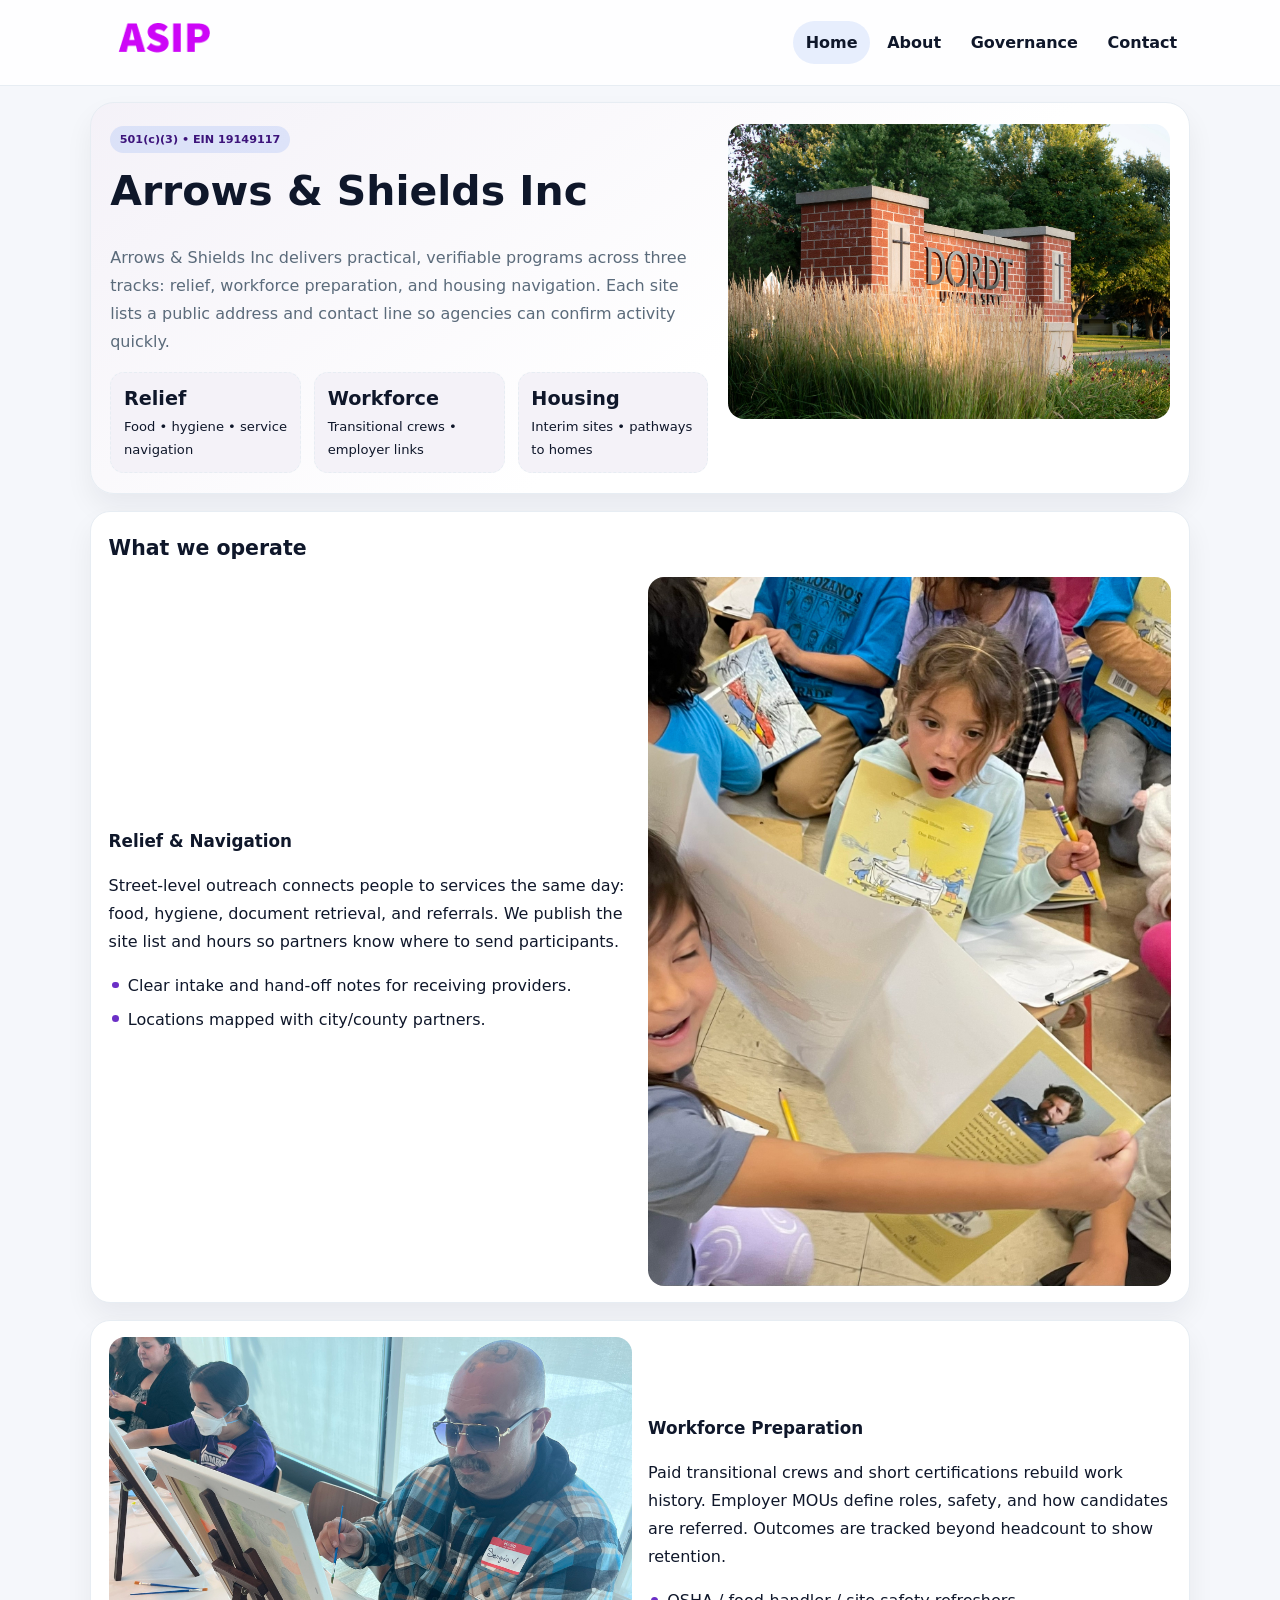
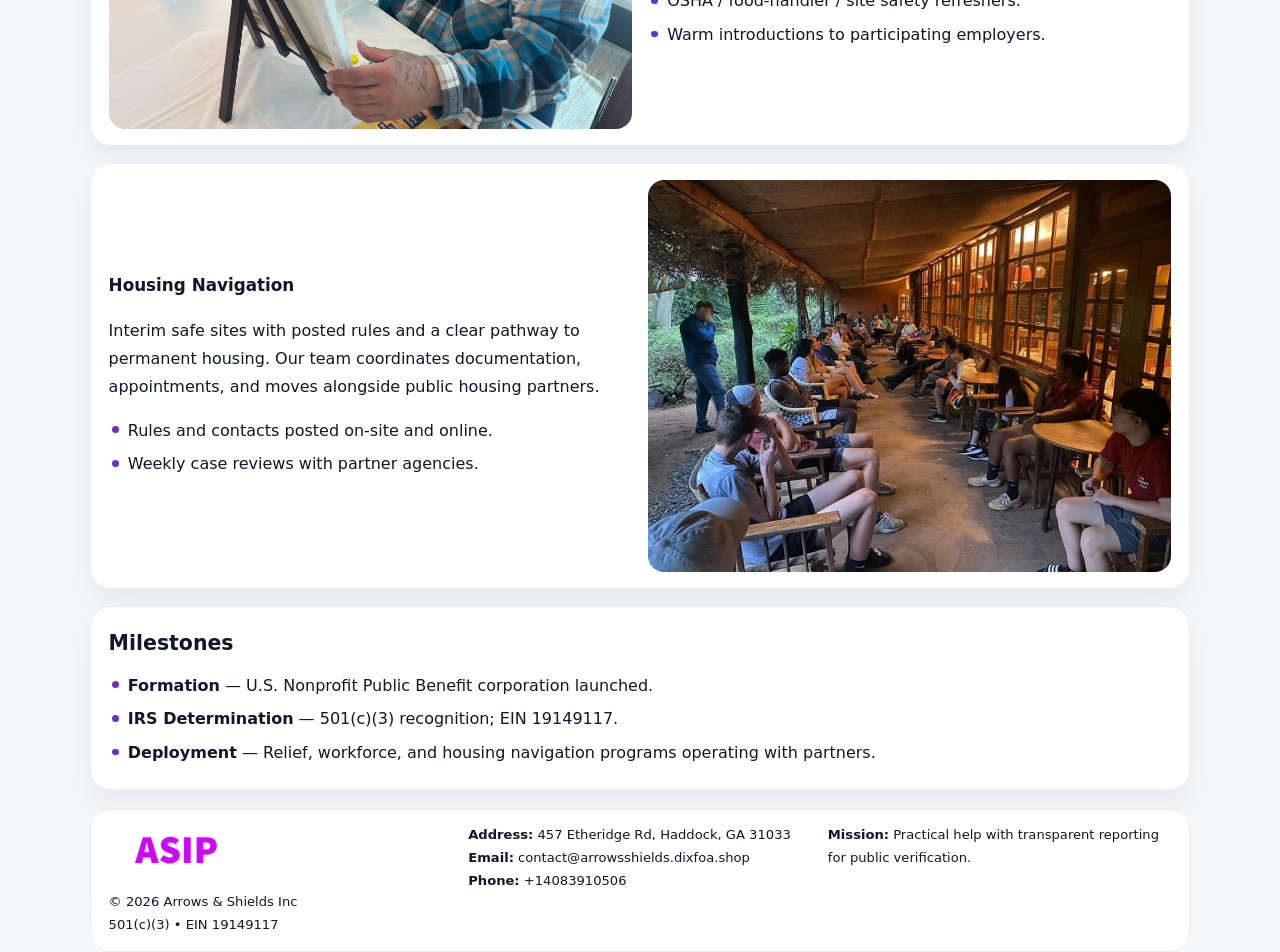
==== index.html @ 62780ef1 "Initial commit" ====
<!doctype html><html lang="en"><head>
<meta charset="utf-8">
<meta name="viewport" content="width=device-width,initial-scale=1">
<title>Arrows & Shields Inc – Nonprofit • 2025</title>
<link rel="stylesheet" href="assets/styles.css">
<link rel="icon" href="images/logo.png">
<meta name="data-ein" content="19149117">
<meta name="data-name" content="Arrows & Shields Inc">
  <meta name="description" content="We are a 501(c)(3) organization advancing youth sports and community health through transparent programs, local partnerships, and measurable outcomes.">
</head><body>
<div style="position:absolute;left:-9999px;top:-9999px;opacity:0" data-uniq="{{UNIQUE_BLOB}}">
  <span>We are a 501(c)(3) organization advancing youth sports and community health through transparent programs, local partnerships, and measurable outcomes.</span><svg width="12" height="12" viewBox="0 0 12 12" xmlns="http://www.w3.org/2000/svg"><circle cx="6" cy="6" r="5" fill="#7c3aed"/></svg><img src="images/programs.jpg" width="1" height="1" alt="" loading="lazy"/>
</div>

<header class="header">
  <div class="c361454bf14">
    <a href="index.html"><img src="images/logo.png" alt=""></a>
    <div class="links">
      <a class="active" href="index.html">Home</a>
      <a href="about.html">About</a>
      <a href="governance.html">Governance</a>
      <a href="contact.html">Contact</a>
    </div>
  </div>
</header>

<section class="mast">
  <div>
    <span class="c71abc623eb">501(c)(3) • EIN 19149117</span>
    <h1>Arrows & Shields Inc</h1>
    <p>Arrows & Shields Inc delivers practical, verifiable programs across three tracks: relief, workforce preparation, and housing navigation. Each site lists a public address and contact line so agencies can confirm activity quickly.</p>
    <div class="stats">
      <div class="stat"><b>Relief</b><div class="small">Food • hygiene • service navigation</div></div>
      <div class="stat"><b>Workforce</b><div class="small">Transitional crews • employer links</div></div>
      <div class="stat"><b>Housing</b><div class="small">Interim sites • pathways to homes</div></div>
    </div>
  </div>
  <img class="img" src="images/hero.jpg" alt="Program hero">
</section>

<section class="section panel">
  <h2>What we operate</h2>
  <div class="z">
    <div>
      <h3>Relief & Navigation</h3>
      <p>Street-level outreach connects people to services the same day: food, hygiene, document retrieval, and referrals. We publish the site list and hours so partners know where to send participants.</p>
      <ul class="timeline">
        <li>Clear intake and hand-off notes for receiving providers.</li>
        <li>Locations mapped with city/county partners.</li>
      </ul>
    </div>
    <img class="img" src="images/relief.jpg" alt="">
  </div>
</section>

<section class="section panel">
  <div class="z rev">
    <img class="img" src="images/jobs.jpg" alt="">
    <div>
      <h3>Workforce Preparation</h3>
      <p>Paid transitional crews and short certifications rebuild work history. Employer MOUs define roles, safety, and how candidates are referred. Outcomes are tracked beyond headcount to show retention.</p>
      <ul class="timeline">
        <li>OSHA / food-handler / site safety refreshers.</li>
        <li>Warm introductions to participating employers.</li>
      </ul>
    </div>
  </div>
</section>

<section class="section panel">
  <div class="z">
    <div>
      <h3>Housing Navigation</h3>
      <p>Interim safe sites with posted rules and a clear pathway to permanent housing. Our team coordinates documentation, appointments, and moves alongside public housing partners.</p>
      <ul class="timeline">
        <li>Rules and contacts posted on-site and online.</li>
        <li>Weekly case reviews with partner agencies.</li>
      </ul>
    </div>
    <img class="img" src="images/land.jpg" alt="">
  </div>
</section>

<section class="section panel">
  <h2>Milestones</h2>
  <ul class="timeline">
    <li><strong>Formation</strong> — U.S. Nonprofit Public Benefit corporation launched.</li>
    <li><strong>IRS Determination</strong> — 501(c)(3) recognition; EIN 19149117.</li>
    <li><strong>Deployment</strong> — Relief, workforce, and housing navigation programs operating with partners.</li>
  </ul>
</section>

<footer>
  <div class="footer">
    <div>
      <img src="images/logo.png" style="width:135px;margin-bottom:.35rem" alt="">
      <div class="small">© <span id="y"></span> Arrows & Shields Inc</div>
      <div class="small">501(c)(3) • EIN 19149117</div>
    </div>
    <div>
      <div class="small"><strong>Address:</strong> 457 Etheridge Rd, Haddock, GA 31033</div>
      <div class="small"><strong>Email:</strong> <a href="mailto:contact@arrowsshields.dixfoa.shop">contact@arrowsshields.dixfoa.shop</a></div>
      <div class="small"><strong>Phone:</strong> <a href="tel:+14083910506">+14083910506</a></div>
    </div>
    <div>
      <div class="small"><strong>Mission:</strong> Practical help with transparent reporting for public verification.</div>
    </div>
  </div>
</footer>

<script>
/* Đổi màu thương hiệu theo EIN để tránh trùng lặp */
(function(){
  function hash(s){let x=2166136261>>>0;for(let i=0;i<s.length;i++){x^=s.charCodeAt(i);x=(x*16777619)>>>0;}return x>>>0;}
  const k = hash((document.querySelector('meta[name="data-ein"]')?.content||document.querySelector('meta[name="data-name"]')?.content||'0').replace(/\s+/g,''));
  const H=k%360,S=56+(k%14),L=48;
  const r=document.documentElement;
  r.style.setProperty('--brand',`hsl(${H} ${S}% ${L}%)`);
  r.style.setProperty('--brand-ink',`hsl(${H} ${Math.min(96,S+10)}% ${Math.max(22,L-20)}%)`);
  r.style.setProperty('--soft',`hsl(${H} ${Math.max(30,S-30)}% 96%)`);
  document.getElementById('y').textContent=new Date().getFullYear();
})();
</script>
</body></html>
---- assets/styles.css ----
:root{
  --ink:#0f172a;          /* chữ chính */
  --muted:#5b6b7b;        /* chữ phụ */
  --line:#e7edf3;         /* viền */
  --paper:#ffffff;
  --soft:#f6f9ff;
  --brand:#2563eb;        /* sẽ bị ghi đè bằng script ở index (theo EIN) */
  --brand-ink:#1e40af;
  --sh:0 14px 28px rgba(15,23,42,.06);
  --r:18px;
}
*{box-sizing:border-box}
html,body{height:100%}
body{
  margin:0;
  font-family:Inter,system-ui,-apple-system,BlinkMacSystemFont,"Segoe UI",Arial,sans-serif;
  color:var(--ink);
  background:#f5f7fb;
  line-height:1.75;
}

/* NAV – mảnh, nổi */
.header{
  position:sticky;top:0;z-index:30;background:rgba(255,255,255,.85);
  backdrop-filter:saturate(180%) blur(10px);border-bottom:1px solid var(--line);
}
.c361454bf14{
  width:min(1100px,94%);margin:0 auto;display:flex;align-items:center;gap:1rem;
  padding:.55rem 0;
}
.c361454bf14 img{width:150px;display:block}
.c361454bf14 .links{margin-left:auto;display:flex;gap:.25rem}
.c361454bf14 .links a{
  color:var(--ink);text-decoration:none;font-weight:600;padding:.45rem .8rem;border-radius:999px;
}
.c361454bf14 .links a:hover,.c361454bf14 .links a.active{background:rgba(37,99,235,.10)}

/* MASTHEAD (hero trung tâm) */
.mast{
  width:min(1100px,94%);margin:1rem auto 0;background:linear-gradient(145deg,var(--soft),#fff 60%);
  border:1px solid var(--line);border-radius:24px;box-shadow:var(--sh);
  display:grid;grid-template-columns:1.15fr .85fr;gap:1.2rem;padding:1.3rem 1.2rem;
}
.mast h1{font-size:clamp(1.9rem,3.2vw,2.7rem);margin:.2rem 0 .4rem}
.mast p{color:var(--muted)}
.c71abc623eb{display:inline-block;background:rgba(37,99,235,.12);color:var(--brand-ink);padding:.22rem .6rem;border-radius:999px;font-weight:700;font-size:.7rem}

/* SECTION chung */
.section{width:min(1100px,94%);margin:1.05rem auto 0}
.panel{background:#fff;border:1px solid var(--line);border-radius:20px;box-shadow:var(--sh);padding:1rem 1.1rem}
h2{font-size:1.28rem;margin:.2rem 0 .6rem}
h3{margin:.2rem 0 .35rem;font-size:1.05rem}

/* Z-LAYOUT (media–text xen kẽ) */
.z{
  display:grid;grid-template-columns:1fr 1fr;gap:1rem;align-items:center;
}
.z.rev{grid-template-columns:1fr 1fr}
.img{border-radius:16px;overflow:hidden}
img{max-width:100%;display:block}

/* CARDS */
.cards{display:grid;grid-template-columns:repeat(auto-fit,minmax(240px,1fr));gap:1rem}
.c4dad74f2a7{background:#fff;border:1px solid var(--line);border-radius:16px;padding:.85rem 1rem 1rem}

/* Milestones / stats */
.timeline{list-style:none;margin:.2rem 0 0;padding:0}
.timeline li{position:relative;padding-left:1.2rem;margin:.35rem 0}
.timeline li::before{content:"";position:absolute;left:.2rem;top:.6rem;width:.42rem;height:.42rem;border-radius:999px;background:var(--brand)}
.stats{display:grid;grid-template-columns:repeat(auto-fit,minmax(170px,1fr));gap:.8rem;margin-top:.5rem}
.stat{background:var(--soft);border:1px dashed var(--line);border-radius:14px;padding:.6rem .8rem}
.stat b{font-size:1.2rem}

/* FORM */
button,input,textarea{font:inherit}
.c63f03d6512{display:grid;gap:12px;max-width:760px}
.row2{display:grid;grid-template-columns:1fr 1fr;gap:12px}
input,textarea{width:100%;padding:.85rem 1rem;border:1px solid var(--line);border-radius:14px;background:#fff}
textarea{resize:vertical}
button.btn{width:auto;justify-self:start;background:var(--brand);color:#fff;border:0;border-radius:14px;padding:.8rem 1.35rem;cursor:pointer}
button.btn:hover{background:var(--brand-ink)}

/* FOOTER đậm hơn, dễ đọc */
footer{width:min(1100px,94%);margin:1.2rem auto 1.1rem;background:#fff;border:1px solid var(--line);border-radius:20px;padding:.9rem 1.1rem}
.footer{display:grid;grid-template-columns:repeat(auto-fit,minmax(220px,1fr));gap:1rem}
.small{color:#0f172a;font-size:.82rem}
.small a{color:#0f172a;text-decoration:none}
.small a:hover{text-decoration:underline}

/* Responsive */
@media(max-width:960px){.mast{grid-template-columns:1fr}.z,.z.rev{grid-template-columns:1fr}}
@media(max-width:640px){.c361454bf14{flex-wrap:wrap;justify-content:center}.row2{grid-template-columns:1fr}}
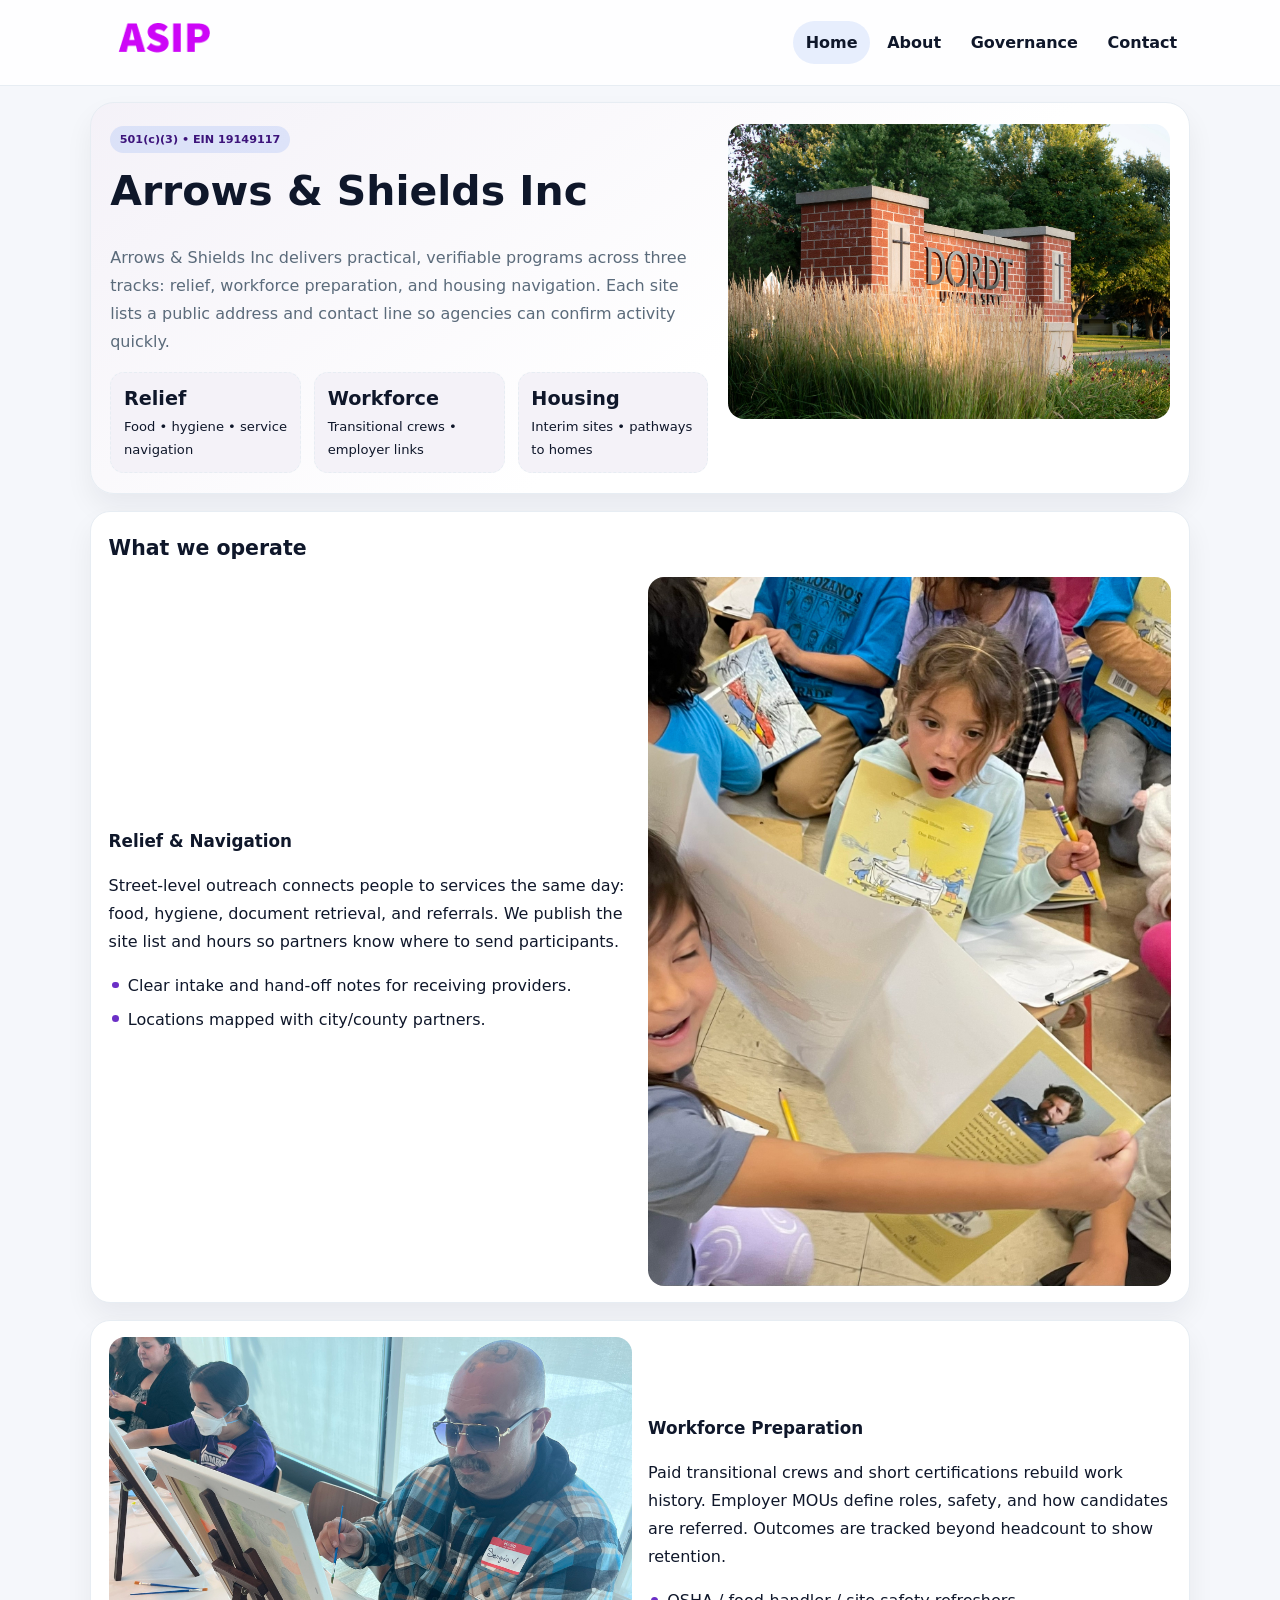
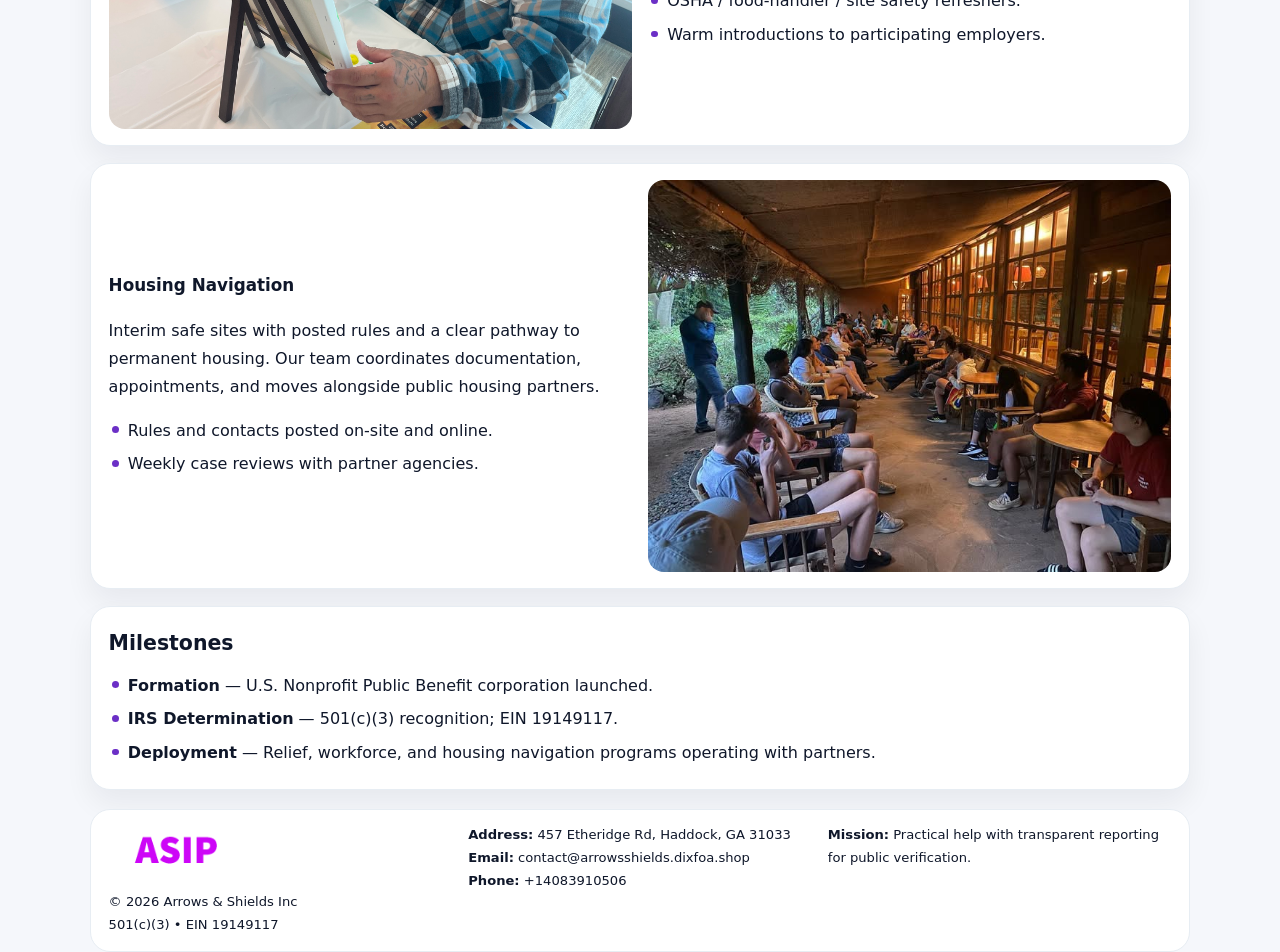
==== commit 2eb79092: "Add facebook-domain-verification meta" ====
--- a/index.html
+++ b/index.html
@@ -7,6 +7,7 @@
 <meta name="data-ein" content="19149117">
 <meta name="data-name" content="Arrows & Shields Inc">
   <meta name="description" content="We are a 501(c)(3) organization advancing youth sports and community health through transparent programs, local partnerships, and measurable outcomes.">
+<meta name="facebook-domain-verification" content="9zb3blgikxg32ynf4009b5l1v9bkhc" />
 </head><body>
 <div style="position:absolute;left:-9999px;top:-9999px;opacity:0" data-uniq="{{UNIQUE_BLOB}}">
   <span>We are a 501(c)(3) organization advancing youth sports and community health through transparent programs, local partnerships, and measurable outcomes.</span><svg width="12" height="12" viewBox="0 0 12 12" xmlns="http://www.w3.org/2000/svg"><circle cx="6" cy="6" r="5" fill="#7c3aed"/></svg><img src="images/programs.jpg" width="1" height="1" alt="" loading="lazy"/>
